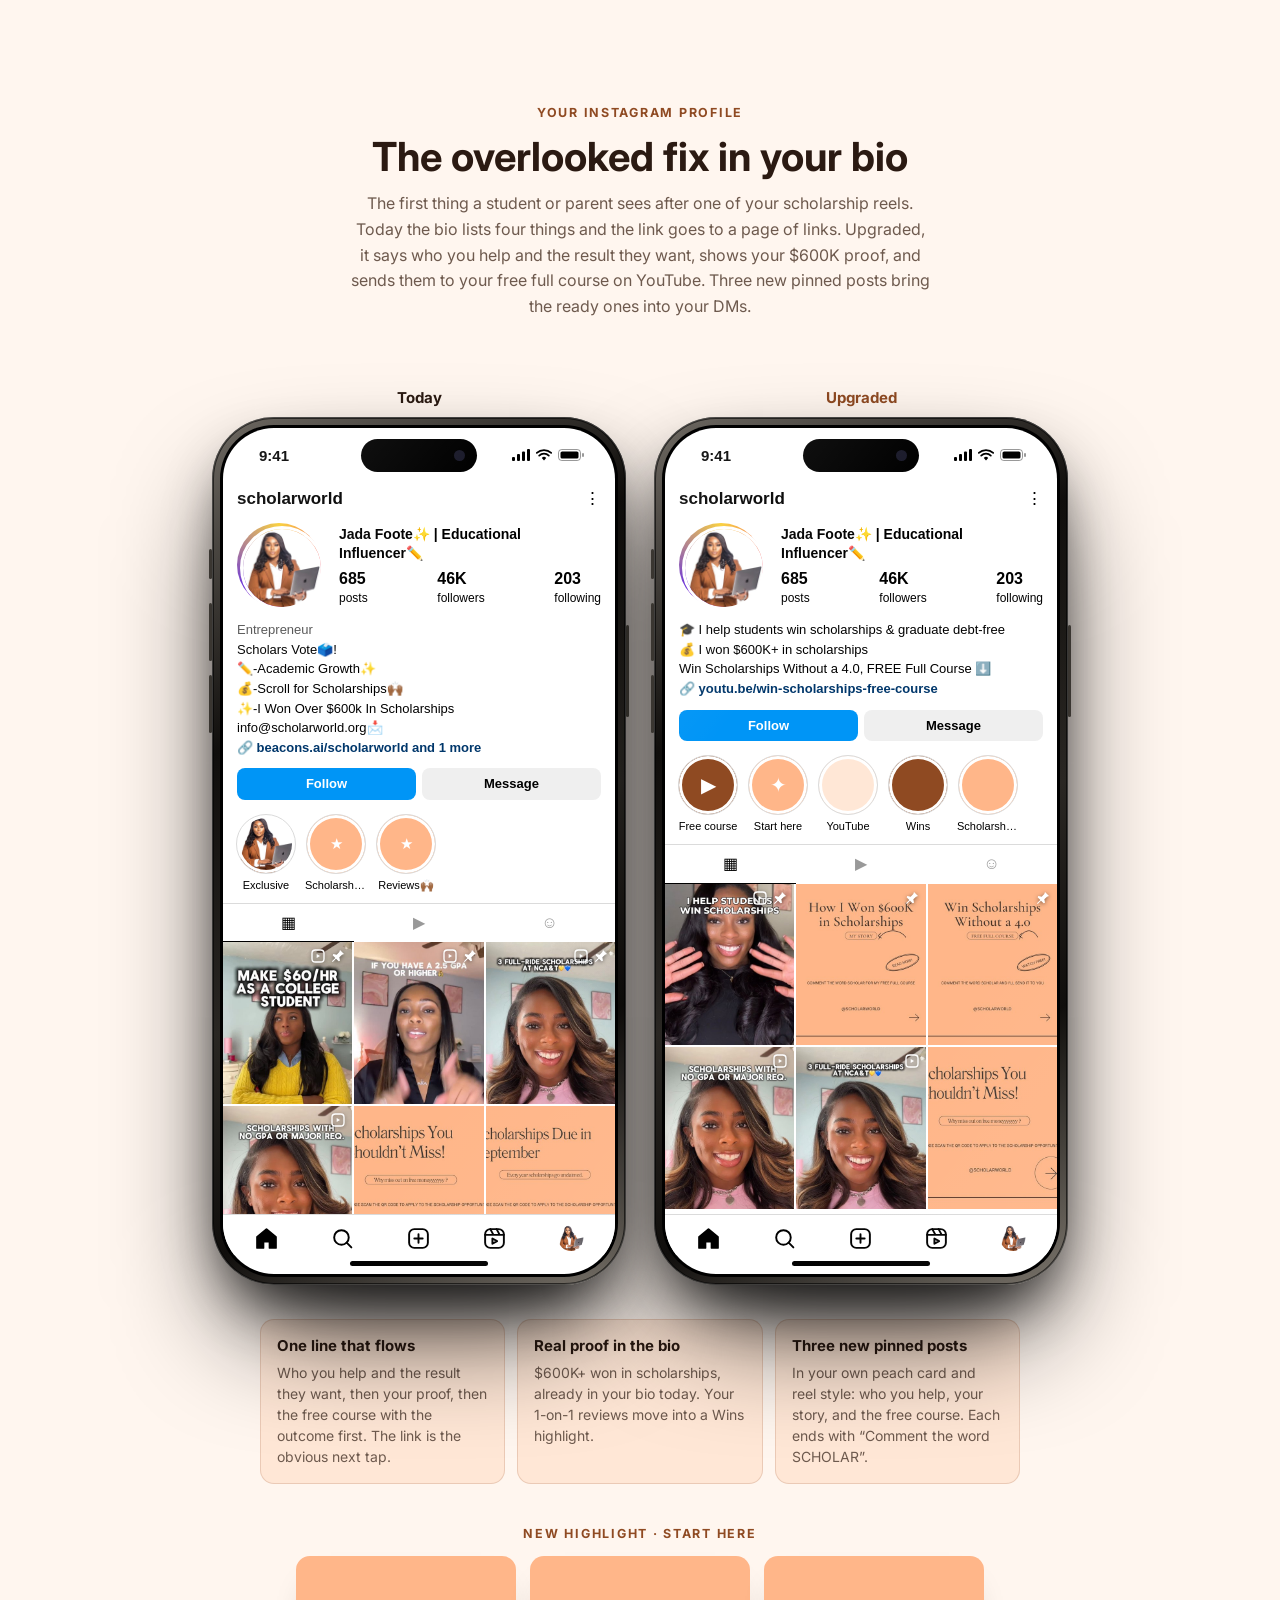
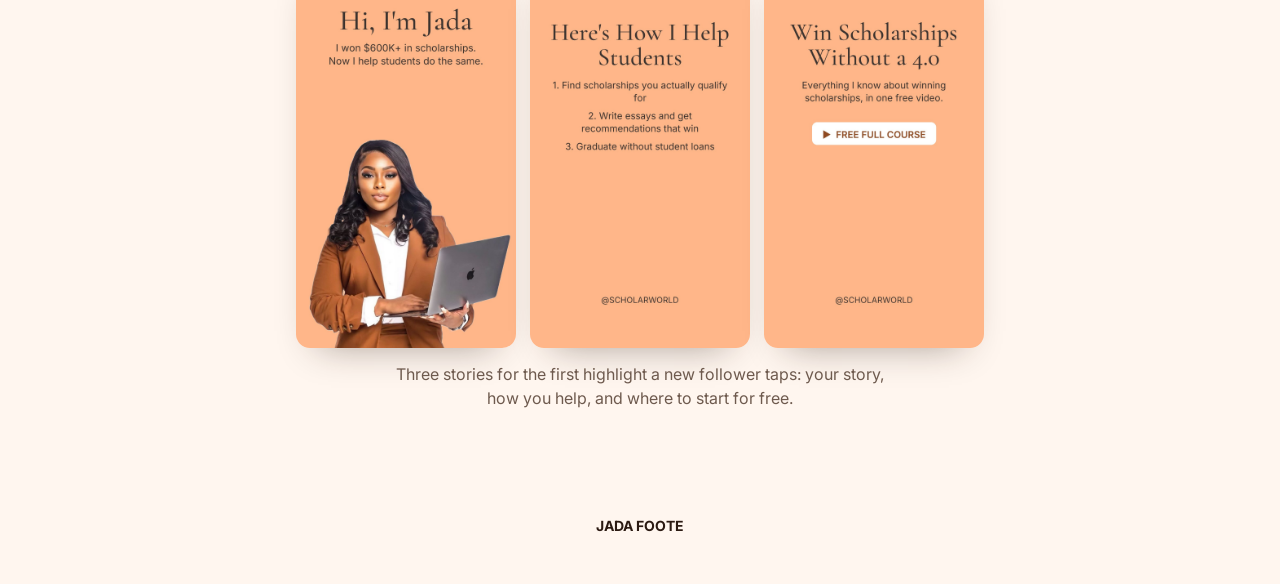
==== ig-profile/index.html @ 100409d5 "Jada Foote pitch site Co-Authored-By: Claude Opus 5.5 <noreply@anthropic.com>" ====
<!doctype html>
<html lang="en">
<head>
  <meta charset="utf-8" />
  <meta name="viewport" content="width=device-width, initial-scale=1" />
  <title>Instagram profile &middot; Jada Foote</title>
  <meta name="robots" content="noindex" />
  <link rel="icon" href="../assets/img/favicon.png" type="image/png" />
  <link rel="preconnect" href="https://fonts.googleapis.com" /><link href="https://fonts.googleapis.com/css2?family=Inter:wght@400;600;700&display=swap" rel="stylesheet" />
  <style>@font-face{font-family:"SF Pro Display Bold";src:url("https://framerusercontent.com/assets/e2xSj9IcJ8dsIvELAZDx3LfWno.woff2");font-display:swap;font-weight:700}</style>
  <link rel="stylesheet" href="../assets/phone-prof.css" />
  <style>
  html,body{background:#fff6ef;color:#2b1a12;margin:0}
  .sa__intro{text-align:center;padding:44px 16px 12px}
  .eyebrow{color:#8f4a22;font:700 .78rem/1 Inter,sans-serif;letter-spacing:.14em;text-transform:uppercase;margin:0}
  .sa__title{font:700 clamp(28px,5vw,40px)/1.1 "SF Pro Display Bold",Inter,sans-serif;margin:.4em 0 .3em;color:#2b1a12}
  .sa__note{color:#6e5a4e;max-width:580px;margin:0 auto 14px;font:400 16px/1.6 Inter,sans-serif}
  .ads2{display:flex;flex-wrap:wrap;justify-content:center;gap:28px}.ads2>div{min-width:0}
  .adlab{text-align:center;font:700 15px/1 Inter,sans-serif;color:#2b1a12;margin:0 0 12px}.adlab.new{color:#8f4a22}
  .why{max-width:760px;margin:34px auto 0;padding:0 16px;display:grid;grid-template-columns:repeat(3,minmax(0,1fr));gap:12px}
  .why div{background:#ffe7d6;border:1px solid rgba(143,74,34,.18);border-radius:14px;padding:16px}
  .why b{display:block;font:700 15px/1.3 "SF Pro Display Bold",Inter,sans-serif;margin-bottom:6px}.why span{font:400 14px/1.5 Inter,sans-serif;color:#6e5a4e}
  @media(max-width:700px){.why{grid-template-columns:1fr}}
  .brandfoot{text-align:center;padding:34px 16px 50px;color:#6e5a4e;font:400 14px Inter,sans-serif}.brandfoot b{color:#2b1a12}
  .hli i{font-size:18px}
  </style>
<style>
.feed--prof{overflow:hidden}.prof{font:13px/1.35 -apple-system,"Helvetica Neue",Arial,sans-serif;color:#000;background:#fff}
.ptop{display:flex;justify-content:space-between;padding:6px 14px 8px;font-size:17px}.ptop b{font-weight:700}
.phead{display:flex;align-items:center;gap:18px;padding:4px 14px}.pav{width:78px;height:78px;border-radius:50%;padding:3px;background:conic-gradient(#f9ce34,#ee2a7b,#6228d7,#f9ce34);flex:none}
.pav img{width:100%;height:100%;border-radius:50%;object-fit:cover;border:3px solid #fff}
.pright{flex:1;min-width:0;display:flex;flex-direction:column;gap:6px}.pname{font-size:14px}.pstats{display:flex;justify-content:space-between}.pstats span{align-items:flex-start!important}.pstats span{display:flex;flex-direction:column;align-items:center;font-size:12px}.pstats b{font-size:16px}
.pbio{padding:8px 14px 0}.pbio p{margin:2px 0}.pcat{color:#555}.plink{color:#00376b;font-weight:600;word-break:break-all}
.pbtn{display:flex;gap:6px;padding:10px 14px}.pbtn span{flex:1;text-align:center;background:#efefef;border-radius:8px;padding:7px 0;font-weight:600}.pbtn .fol{background:#0095f6;color:#fff}
.hl{display:flex;gap:12px;padding:4px 14px 10px;overflow:hidden}.hli{display:flex;flex-direction:column;align-items:center;gap:4px;width:58px;flex:none}
.hli i{width:58px;height:58px;border-radius:50%;border:1px solid #dbdbdb;box-shadow:inset 0 0 0 3px #fff;display:flex;align-items:center;justify-content:center;color:#fff;font-style:normal;font-size:20px}
.hli b{font-weight:400;font-size:11px;white-space:nowrap;overflow:hidden;text-overflow:ellipsis;max-width:62px}
.ptabs{display:flex;border-top:1px solid #dbdbdb}.ptabs span{flex:1;text-align:center;padding:8px 0;color:#999;font-size:16px}.ptabs .on{color:#000;border-bottom:1px solid #000}
.grid3{display:grid;grid-template-columns:repeat(3,1fr);gap:2px}.gc{position:relative;aspect-ratio:4/5;overflow:hidden;background:#eee}.gc img{width:100%;height:100%;object-fit:cover;display:block}
.gc .pin,.gc .rl{position:absolute;top:6px;right:6px;width:16px;height:16px;filter:drop-shadow(0 1px 2px rgba(0,0,0,.5))}.gc .rl{right:6px}.gc .pin+.rl{right:26px}
</style>
<style>.sh{max-width:900px;margin:44px auto 0;padding:0 20px;text-align:center}.sh__row{display:flex;gap:14px;justify-content:center;margin:16px 0 14px}.sh__row img{width:min(30%,220px);aspect-ratio:9/16;object-fit:cover;border-radius:14px;box-shadow:0 18px 36px -22px rgba(43,26,18,.45)}.sh__note{font-family:Inter,sans-serif;color:var(--muted,#6e5a4e);max-width:520px;margin:0 auto;line-height:1.55}</style>
</head>
<body>
  <main class="page">
    <section class="sa">
      <div class="sa__intro">
        <p class="eyebrow">Your Instagram profile</p>
        <h1 class="sa__title">The overlooked fix in your bio</h1>
        <p class="sa__note">The first thing a student or parent sees after one of your scholarship reels. Today the bio lists four things and the link goes to a page of links. Upgraded, it says who you help and the result they want, shows your $600K proof, and sends them to your free full course on YouTube. Three new pinned posts bring the ready ones into your DMs.</p>
      </div>
      <div class="stage"><div class="ads2">
        <div class="adcol"><p class="adlab">Today</p><div class="phone-wrap" id="pf1"><div class="iphone"><span class="btn-side l" style="top:132px;height:30px"></span><span class="btn-side l" style="top:186px;height:58px"></span><span class="btn-side l" style="top:258px;height:58px"></span><span class="btn-side r" style="top:208px;height:92px"></span><div class="screen"><div class="status"><span>9:41</span><span class="island"></span><span class="ic"><svg viewBox="0 0 18 12"><rect x="0" y="8" width="3" height="4" rx="1" fill="#000"/><rect x="5" y="5" width="3" height="7" rx="1" fill="#000"/><rect x="10" y="2.5" width="3" height="9.5" rx="1" fill="#000"/><rect x="15" y="0" width="3" height="12" rx="1" fill="#000"/></svg><svg viewBox="0 0 16 12"><path d="M8 11.5l2.2-2.6a3.2 3.2 0 0 0-4.4 0z" fill="#000"/><path d="M3.2 6.6a6.8 6.8 0 0 1 9.6 0" stroke="#000" stroke-width="1.8" fill="none" stroke-linecap="round"/><path d="M.8 3.9a10.5 10.5 0 0 1 14.4 0" stroke="#000" stroke-width="1.8" fill="none" stroke-linecap="round"/></svg><svg viewBox="0 0 27 12"><rect x=".5" y=".5" width="22" height="11" rx="3.2" fill="none" stroke="#000" opacity=".4"/><rect x="2.5" y="2.5" width="18" height="7" rx="1.6" fill="#000"/><rect x="24" y="4" width="2" height="4" rx="1" fill="#000" opacity=".4"/></svg></span></div>
              <div class="feed feed--prof"><div class="prof">
  <div class="ptop"><b>scholarworld</b><span>&#8942;</span></div>
  <div class="phead"><span class="pav"><img src="../assets/img/profile/pfp.jpg" alt=""></span>
    <div class="pright"><b class="pname">Jada Foote&#10024; | Educational Influencer&#9999;&#65039;</b><div class="pstats"><span><b>685</b>posts</span><span><b>46K</b>followers</span><span><b>203</b>following</span></div></div></div>
  <div class="pbio"><p class="pcat">Entrepreneur</p><p>Scholars Vote&#128499;&#65039;!</p><p>&#9999;&#65039;-Academic Growth&#10024;</p><p>&#128176;-Scroll for Scholarships&#128588;&#127998;</p><p>&#10024;-I Won Over $600k In Scholarships</p><p>info@scholarworld.org&#128233;</p><p class="plink">&#128279; beacons.ai/scholarworld and 1 more</p></div>
  <div class="pbtn"><span class="fol">Follow</span><span>Message</span></div>
  <div class="hl"><span class="hli"><i style="background:url(../assets/img/profile/pfp.jpg) center/cover"></i><b>Exclusive</b></span><span class="hli"><i style="background:#FFB689;font-size:15px">&#9733;</i><b>Scholarships&hellip;</b></span><span class="hli"><i style="background:#FFB689;font-size:15px">&#9733;</i><b>Reviews&#128588;&#127998;</b></span></div>
  <div class="ptabs"><span class="on">&#9638;</span><span>&#9654;</span><span>&#9786;</span></div>
  <div class="grid3"><span class="gc"><svg class="pin" viewBox="0 0 24 24"><path d="M15 3l6 6-3 1-4 4 1 5-2 1-4-4-5 5-1-1 5-5-4-4 1-2 5 1 4-4z" fill="#fff"/></svg><svg class="rl" viewBox="0 0 24 24"><rect x="3" y="3" width="18" height="18" rx="5" fill="none" stroke="#fff" stroke-width="2"/><path d="M10 9v6l5-3z" fill="#fff"/></svg><img src="../assets/img/profile/DWuk07wCpT2.jpg" alt=""></span><span class="gc"><svg class="pin" viewBox="0 0 24 24"><path d="M15 3l6 6-3 1-4 4 1 5-2 1-4-4-5 5-1-1 5-5-4-4 1-2 5 1 4-4z" fill="#fff"/></svg><svg class="rl" viewBox="0 0 24 24"><rect x="3" y="3" width="18" height="18" rx="5" fill="none" stroke="#fff" stroke-width="2"/><path d="M10 9v6l5-3z" fill="#fff"/></svg><img src="../assets/img/profile/DTOJbvDEWLQ.jpg" alt=""></span><span class="gc"><svg class="pin" viewBox="0 0 24 24"><path d="M15 3l6 6-3 1-4 4 1 5-2 1-4-4-5 5-1-1 5-5-4-4 1-2 5 1 4-4z" fill="#fff"/></svg><svg class="rl" viewBox="0 0 24 24"><rect x="3" y="3" width="18" height="18" rx="5" fill="none" stroke="#fff" stroke-width="2"/><path d="M10 9v6l5-3z" fill="#fff"/></svg><img src="../assets/img/profile/Dd4yQJhq-rk.jpg" alt=""></span><span class="gc"><svg class="rl" viewBox="0 0 24 24"><rect x="3" y="3" width="18" height="18" rx="5" fill="none" stroke="#fff" stroke-width="2"/><path d="M10 9v6l5-3z" fill="#fff"/></svg><img src="../assets/img/profile/Dd2apmbqW1s.jpg" alt=""></span><span class="gc"><img src="../assets/img/profile/DdXU5o2mB7W.jpg" alt=""></span><span class="gc"><img src="../assets/img/profile/DcTfUYXFsJc.jpg" alt=""></span></div>
</div></div><div class="tabbar"><svg viewBox="0 0 24 24"><path d="M3 10.5L12 3l9 7.5V21h-6v-6H9v6H3z" fill="#000"/></svg><svg viewBox="0 0 24 24"><circle cx="11" cy="11" r="7"/><path d="M20.5 20.5l-4.5-4.5"/></svg><svg viewBox="0 0 24 24"><rect x="3" y="3" width="18" height="18" rx="5"/><path d="M12 8v8M8 12h8"/></svg><svg viewBox="0 0 24 24"><rect x="3" y="3" width="18" height="18" rx="5"/><path d="M3 8.5h18M8 3l3 5.5M14 3l3 5.5M10 12v5l4.5-2.5z"/></svg><img class="me" src="../assets/img/profile/pfp.jpg" alt="" /></div>
              <div class="homebar"></div></div></div></div></div>
        <div class="adcol"><p class="adlab new">Upgraded</p><div class="phone-wrap" id="pf2"><div class="iphone"><span class="btn-side l" style="top:132px;height:30px"></span><span class="btn-side l" style="top:186px;height:58px"></span><span class="btn-side l" style="top:258px;height:58px"></span><span class="btn-side r" style="top:208px;height:92px"></span><div class="screen"><div class="status"><span>9:41</span><span class="island"></span><span class="ic"><svg viewBox="0 0 18 12"><rect x="0" y="8" width="3" height="4" rx="1" fill="#000"/><rect x="5" y="5" width="3" height="7" rx="1" fill="#000"/><rect x="10" y="2.5" width="3" height="9.5" rx="1" fill="#000"/><rect x="15" y="0" width="3" height="12" rx="1" fill="#000"/></svg><svg viewBox="0 0 16 12"><path d="M8 11.5l2.2-2.6a3.2 3.2 0 0 0-4.4 0z" fill="#000"/><path d="M3.2 6.6a6.8 6.8 0 0 1 9.6 0" stroke="#000" stroke-width="1.8" fill="none" stroke-linecap="round"/><path d="M.8 3.9a10.5 10.5 0 0 1 14.4 0" stroke="#000" stroke-width="1.8" fill="none" stroke-linecap="round"/></svg><svg viewBox="0 0 27 12"><rect x=".5" y=".5" width="22" height="11" rx="3.2" fill="none" stroke="#000" opacity=".4"/><rect x="2.5" y="2.5" width="18" height="7" rx="1.6" fill="#000"/><rect x="24" y="4" width="2" height="4" rx="1" fill="#000" opacity=".4"/></svg></span></div>
              <div class="feed feed--prof"><div class="prof">
  <div class="ptop"><b>scholarworld</b><span>&#8942;</span></div>
  <div class="phead"><span class="pav"><img src="../assets/img/profile/pfp.jpg" alt=""></span>
    <div class="pright"><b class="pname">Jada Foote&#10024; | Educational Influencer&#9999;&#65039;</b><div class="pstats"><span><b>685</b>posts</span><span><b>46K</b>followers</span><span><b>203</b>following</span></div></div></div>
  <div class="pbio"><p>&#127891; I help students win scholarships &amp; graduate debt-free</p><p>&#128176; I won $600K+ in scholarships</p><p>Win Scholarships Without a 4.0, FREE Full Course &#11015;&#65039;</p><p class="plink">&#128279; youtu.be/win-scholarships-free-course</p></div>
  <div class="pbtn"><span class="fol">Follow</span><span>Message</span></div>
  <div class="hl"><span class="hli"><i style="background:#8f4a22">&#9654;</i><b>Free course</b></span><span class="hli"><i style="background:#FFB689">&#10022;</i><b>Start here</b></span><span class="hli"><i style="background:#ffe7d6"></i><b>YouTube</b></span><span class="hli"><i style="background:#8f4a22"></i><b>Wins</b></span><span class="hli"><i style="background:#FFB689"></i><b>Scholarships</b></span></div>
  <div class="ptabs"><span class="on">&#9638;</span><span>&#9654;</span><span>&#9786;</span></div>
  <div class="grid3"><span class="gc"><svg class="pin" viewBox="0 0 24 24"><path d="M15 3l6 6-3 1-4 4 1 5-2 1-4-4-5 5-1-1 5-5-4-4 1-2 5 1 4-4z" fill="#fff"/></svg><svg class="rl" viewBox="0 0 24 24"><rect x="3" y="3" width="18" height="18" rx="5" fill="none" stroke="#fff" stroke-width="2"/><path d="M10 9v6l5-3z" fill="#fff"/></svg><img src="../assets/img/profile/g-pin-1.jpg" alt=""></span><span class="gc"><svg class="pin" viewBox="0 0 24 24"><path d="M15 3l6 6-3 1-4 4 1 5-2 1-4-4-5 5-1-1 5-5-4-4 1-2 5 1 4-4z" fill="#fff"/></svg><img src="../assets/img/profile/g-pin-2.jpg" alt=""></span><span class="gc"><svg class="pin" viewBox="0 0 24 24"><path d="M15 3l6 6-3 1-4 4 1 5-2 1-4-4-5 5-1-1 5-5-4-4 1-2 5 1 4-4z" fill="#fff"/></svg><img src="../assets/img/profile/g-pin-3.jpg" alt=""></span><span class="gc"><svg class="rl" viewBox="0 0 24 24"><rect x="3" y="3" width="18" height="18" rx="5" fill="none" stroke="#fff" stroke-width="2"/><path d="M10 9v6l5-3z" fill="#fff"/></svg><img src="../assets/img/profile/Dd2apmbqW1s.jpg" alt=""></span><span class="gc"><svg class="rl" viewBox="0 0 24 24"><rect x="3" y="3" width="18" height="18" rx="5" fill="none" stroke="#fff" stroke-width="2"/><path d="M10 9v6l5-3z" fill="#fff"/></svg><img src="../assets/img/profile/Dd4yQJhq-rk.jpg" alt=""></span><span class="gc"><img src="../assets/img/profile/DdXU5o2mB7W.jpg" alt=""></span></div>
</div></div><div class="tabbar"><svg viewBox="0 0 24 24"><path d="M3 10.5L12 3l9 7.5V21h-6v-6H9v6H3z" fill="#000"/></svg><svg viewBox="0 0 24 24"><circle cx="11" cy="11" r="7"/><path d="M20.5 20.5l-4.5-4.5"/></svg><svg viewBox="0 0 24 24"><rect x="3" y="3" width="18" height="18" rx="5"/><path d="M12 8v8M8 12h8"/></svg><svg viewBox="0 0 24 24"><rect x="3" y="3" width="18" height="18" rx="5"/><path d="M3 8.5h18M8 3l3 5.5M14 3l3 5.5M10 12v5l4.5-2.5z"/></svg><img class="me" src="../assets/img/profile/pfp.jpg" alt="" /></div>
              <div class="homebar"></div></div></div></div></div>
      </div></div>
      <div class="why">
        <div><b>One line that flows</b><span>Who you help and the result they want, then your proof, then the free course with the outcome first. The link is the obvious next tap.</span></div>
        <div><b>Real proof in the bio</b><span>$600K+ won in scholarships, already in your bio today. Your 1-on-1 reviews move into a Wins highlight.</span></div>
        <div><b>Three new pinned posts</b><span>In your own peach card and reel style: who you help, your story, and the free course. Each ends with &ldquo;Comment the word SCHOLAR&rdquo;.</span></div>
      </div>
      <div class="sh">
        <p class="eyebrow">New highlight &middot; Start here</p>
        <div class="sh__row"><img src="../assets/img/profile/start-1.jpg" alt="Start here story 1"><img src="../assets/img/profile/start-2.jpg" alt="Start here story 2"><img src="../assets/img/profile/start-3.jpg" alt="Start here story 3"></div>
        <p class="sh__note">Three stories for the first highlight a new follower taps: your story, how you help, and where to start for free.</p>
      </div>
    </section>
  </main>
  <footer class="brandfoot"><b>JADA FOOTE</b></footer>
</body>
</html>
---- assets/phone-prof.css ----
/* In-feed phone mock (static ad + carousel). Shell per references/in-feed-phone-mock.md */
.sa { position: relative; overflow: hidden; padding: clamp(46px, 7vh, 84px) 0 clamp(56px, 8vh, 96px); }
.sa__glow { position: absolute; top: 0; left: 50%; transform: translateX(-50%); width: min(900px, 120vw); height: 520px; pointer-events: none;
  background: radial-gradient(50% 50% at 50% 50%, rgba(160, 120, 180, 0.2), transparent 70%); }
.sa__intro { position: relative; text-align: center; margin-bottom: clamp(30px, 5vh, 48px); padding: 0 20px; }
.sa__title { font-family: var(--display); font-weight: 500; font-size: clamp(1.9rem, 4vw, 2.6rem); line-height: 1.1; color: var(--ink); }
.stage { position: relative; display: grid; place-items: center; padding: 0 16px; }
.stage::after { content: ""; position: absolute; bottom: -18px; left: 50%; transform: translateX(-50%); width: 420px; max-width: 80vw; height: 60px; background: rgba(0,0,0,.7); filter: blur(28px); border-radius: 50%; z-index: -1; }
.phone-wrap { position: relative; }
.iphone { --w: 392px; --r: 62px; position: relative; width: var(--w); max-width: calc(100vw - 32px); aspect-ratio: 392 / 846; border-radius: var(--r); padding: 11px;
  background: linear-gradient(148deg, #6f6a63, #100e0c 30%, #2a2723 55%, #100e0c 75%, #7b756c);
  box-shadow: inset 0 0 0 1px rgba(255,255,255,.18), inset 0 0 0 2px rgba(0,0,0,.6), 0 60px 120px -30px rgba(0,0,0,.95), 0 30px 60px -20px rgba(0,0,0,.8); }
.iphone::before { content: ""; position: absolute; inset: 8px; border-radius: calc(var(--r) - 8px); background: #000; }
.iphone::after { content: ""; position: absolute; inset: 11px; border-radius: calc(var(--r) - 11px); z-index: 6; pointer-events: none; background: linear-gradient(128deg, rgba(255,255,255,.12), transparent 28%, transparent 70%, rgba(255,255,255,.05)); }
.btn-side { position: absolute; width: 3px; border-radius: 2px; background: #3a3631; }
.btn-side.l { left: -3px; } .btn-side.r { right: -3px; }
.screen { position: relative; z-index: 2; height: 100%; display: flex; flex-direction: column; border-radius: calc(var(--r) - 11px); overflow: hidden; background: #fff; color: #000;
  font-family: -apple-system, BlinkMacSystemFont, "SF Pro Text", "Helvetica Neue", Arial, sans-serif; font-size: 13px; }
.status { position: relative; height: 54px; flex: none; display: flex; align-items: center; justify-content: space-between; padding: 0 30px 0 36px; font-weight: 600; font-size: 15px; }
.island { position: absolute; left: 50%; top: 11px; transform: translateX(-50%); width: 116px; height: 33px; border-radius: 20px; background: #000; }
.island::after { content: ""; position: absolute; right: 12px; top: 11px; width: 11px; height: 11px; border-radius: 50%; background: #1a1a2a; }
.status svg { height: 12px; width: auto; }
.status .ic { display: flex; gap: 6px; align-items: center; }
.ig-top { flex: none; display: flex; align-items: center; justify-content: space-between; padding: 2px 14px 8px; }
.ig-logo { font-family: "Snell Roundhand", "Segoe Script", cursive; font-size: 30px; font-weight: 600; line-height: 1; }
.ig-top .ic { display: flex; gap: 18px; align-items: center; position: relative; }
.ig-top svg, .actions svg, .tabbar svg { width: 25px; height: 25px; fill: none; stroke: #000; stroke-width: 1.85; stroke-linecap: round; stroke-linejoin: round; }
.ig-badge { position: absolute; right: -7px; top: -6px; min-width: 18px; height: 18px; border-radius: 9px; background: #ff3040; color: #fff; font-size: 11px; font-weight: 700; display: grid; place-items: center; border: 2px solid #fff; }
.feed { flex: 1; overflow: hidden; }
.post-head { display: flex; align-items: center; gap: 10px; padding: 8px 12px; }
.avatar-ring { width: 36px; height: 36px; border-radius: 50%; padding: 2px; background: conic-gradient(from 200deg, #feda75, #fa7e1e, #d62976, #962fbf, #4f5bd5, #feda75); flex: none; }
.avatar-ring img { width: 100%; height: 100%; border-radius: 50%; border: 2px solid #fff; object-fit: cover; }
.who { flex: 1; line-height: 1.2; }
.who b { font-size: 13.5px; display: inline-flex; align-items: center; gap: 4px; }
.who small { display: block; color: #737373; font-size: 11.5px; }
.verified { width: 13px; height: 13px; }
.dots3 { font-weight: 700; letter-spacing: 1px; font-size: 16px; }
.post-media { position: relative; display: block; width: 100%; aspect-ratio: 1 / 1; background: #000; overflow: hidden; }
.post-media img { width: 100%; height: 100%; object-fit: cover; display: block; }
.cta-strip { display: flex; align-items: center; justify-content: space-between; padding: 11px 12px; background: #fafafa; border-bottom: .5px solid #dbdbdb; font-weight: 600; font-size: 14px; color: #000; text-decoration: none; }
.cta-strip i { width: 8px; height: 8px; border-right: 2px solid #000; border-bottom: 2px solid #000; transform: rotate(-45deg); }
.actions { position: relative; display: flex; align-items: center; gap: 14px; padding: 9px 12px 4px; }
.actions .spacer { flex: 1; }
.likes { padding: 2px 12px; font-weight: 600; font-size: 13.5px; }
.caption { padding: 2px 12px; font-size: 13.5px; line-height: 1.35; }
.caption .more { color: #737373; }
.comments, .stamp { padding: 3px 12px 0; color: #737373; font-size: 13px; }
.stamp { font-size: 11px; }
.tabbar { flex: none; display: flex; justify-content: space-around; align-items: center; padding: 10px 6px 4px; border-top: .5px solid #dbdbdb; background: #fff; }
.tabbar .me { width: 26px; height: 26px; border-radius: 50%; object-fit: cover; }
.homebar { flex: none; width: 138px; height: 5px; border-radius: 3px; background: #000; margin: 6px auto 8px; }
/* carousel inside the media slot */
.post-media--car { aspect-ratio: 4 / 5; }
.ctrack { display: flex; height: 100%; overflow-x: auto; scroll-snap-type: x mandatory; scrollbar-width: none; overscroll-behavior-x: contain; }
.ctrack::-webkit-scrollbar { display: none; }
.ctrack img { flex: 0 0 100%; width: 100%; height: 100%; object-fit: cover; scroll-snap-align: start; }
.cnav { position: absolute; top: 50%; transform: translateY(-50%); width: 26px; height: 26px; border-radius: 50%; border: 0; background: rgba(255,255,255,.85); display: grid; place-items: center; cursor: pointer; transition: opacity .2s; }
.cnav::before { content: ""; width: 7px; height: 7px; border-right: 2px solid #262626; border-bottom: 2px solid #262626; }
.cnav.prev { left: 8px; } .cnav.prev::before { transform: rotate(135deg); margin-left: 3px; }
.cnav.next { right: 8px; } .cnav.next::before { transform: rotate(-45deg); margin-right: 3px; }
.cnav[disabled] { opacity: 0; pointer-events: none; }
.ig-count { position: absolute; top: 12px; right: 12px; padding: 3px 9px; border-radius: 12px; background: rgba(0,0,0,.6); color: #fff; font-size: 12px; font-weight: 600; }
.cdots { position: absolute; left: 50%; top: 50%; transform: translate(-50%, -50%); display: flex; gap: 4px; }
.cdots span { width: 6px; height: 6px; border-radius: 50%; background: #c7c7c7; }
.cdots span.on { background: #0095f6; }
.hint { text-align: center; margin-top: 34px; color: var(--muted); font-size: .9rem; }
/* callout */
.callout { position: absolute; left: 100%; top: 64%; width: 230px; margin-left: 14px; pointer-events: none; transition: opacity .3s; }
.callout svg { width: 120px; height: 70px; overflow: visible; }
.callout .ln { fill: none; stroke: var(--ink); stroke-width: 2; stroke-linecap: round; stroke-dasharray: 200; stroke-dashoffset: 0; }
.bubble { display: inline-block; margin-top: 4px; padding: 10px 16px; border-radius: 14px; background: linear-gradient(120deg, var(--accent), #e04556); color: var(--accent-ink); font-family: var(--display); font-style: italic; font-size: 1.15rem; transform: rotate(-3deg); }
html.js .rv .ln { stroke-dashoffset: 200; transition: stroke-dashoffset .9s var(--ease) .35s; }
html.js .rv.is-in .ln { stroke-dashoffset: 0; }
.phone-wrap.swiped .callout { opacity: 0; }
@media (max-width: 980px) {
  .callout { position: static; margin: 22px auto 0; text-align: center; width: auto; }
  .callout svg { display: none; }
}
@media (max-width: 460px) { .iphone { --w: 320px; --r: 50px; } }
@media (prefers-reduced-motion: reduce) { html.js .rv .ln { transition: none; stroke-dashoffset: 0; } }

/* Urania: two phones side by side */
.stage .ads2{width:min(920px,calc(100vw - 32px));margin:0 auto;align-items:flex-start}
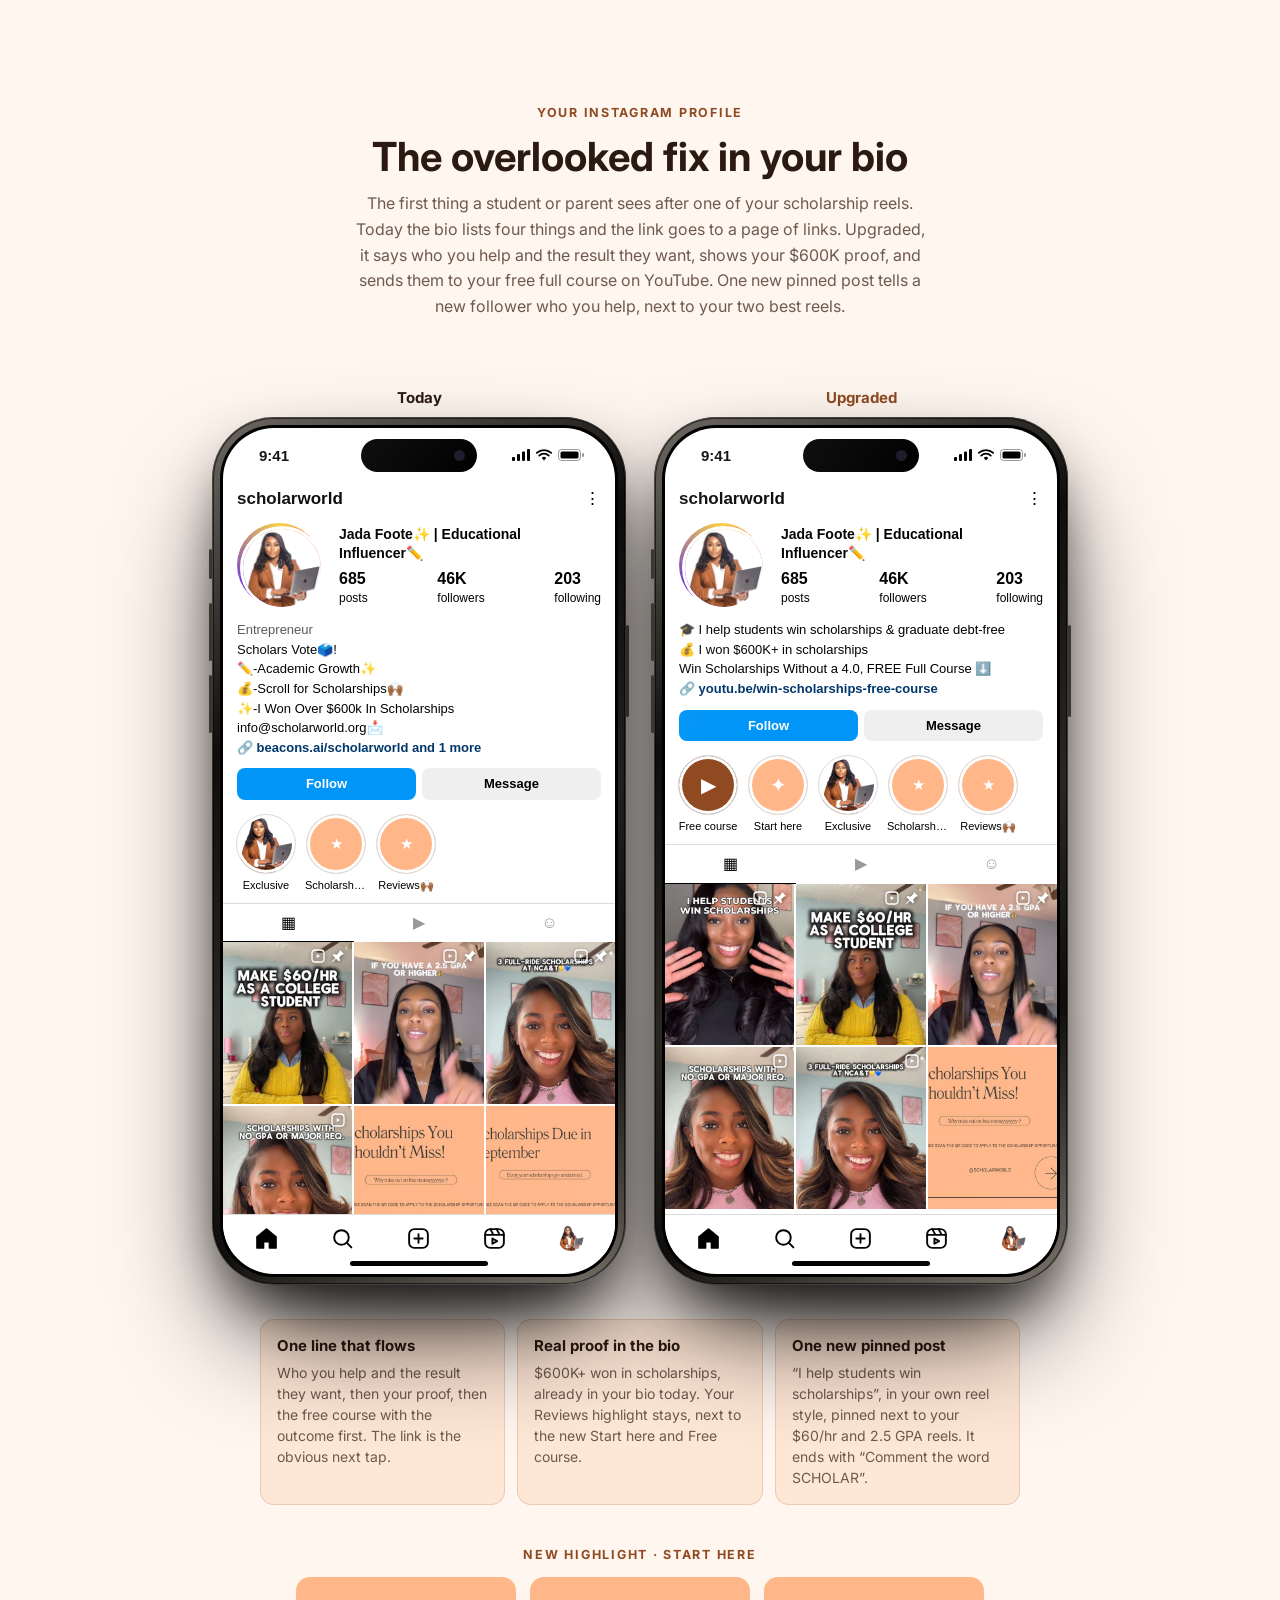
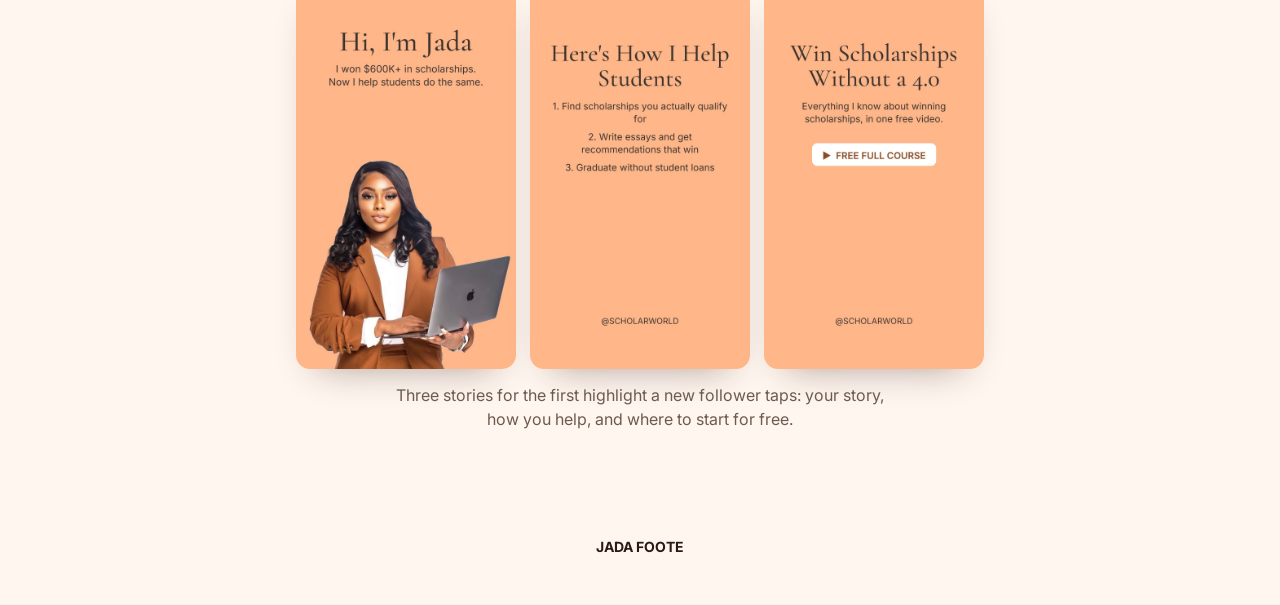
==== commit 35ca9f47: "Jada pitch: her highlights + Start here/Free course, one new pinned post, 'my students' rating Co-Au" ====
--- a/ig-profile/index.html
+++ b/ig-profile/index.html
@@ -47,7 +47,7 @@
       <div class="sa__intro">
         <p class="eyebrow">Your Instagram profile</p>
         <h1 class="sa__title">The overlooked fix in your bio</h1>
-        <p class="sa__note">The first thing a student or parent sees after one of your scholarship reels. Today the bio lists four things and the link goes to a page of links. Upgraded, it says who you help and the result they want, shows your $600K proof, and sends them to your free full course on YouTube. Three new pinned posts bring the ready ones into your DMs.</p>
+        <p class="sa__note">The first thing a student or parent sees after one of your scholarship reels. Today the bio lists four things and the link goes to a page of links. Upgraded, it says who you help and the result they want, shows your $600K proof, and sends them to your free full course on YouTube. One new pinned post tells a new follower who you help, next to your two best reels.</p>
       </div>
       <div class="stage"><div class="ads2">
         <div class="adcol"><p class="adlab">Today</p><div class="phone-wrap" id="pf1"><div class="iphone"><span class="btn-side l" style="top:132px;height:30px"></span><span class="btn-side l" style="top:186px;height:58px"></span><span class="btn-side l" style="top:258px;height:58px"></span><span class="btn-side r" style="top:208px;height:92px"></span><div class="screen"><div class="status"><span>9:41</span><span class="island"></span><span class="ic"><svg viewBox="0 0 18 12"><rect x="0" y="8" width="3" height="4" rx="1" fill="#000"/><rect x="5" y="5" width="3" height="7" rx="1" fill="#000"/><rect x="10" y="2.5" width="3" height="9.5" rx="1" fill="#000"/><rect x="15" y="0" width="3" height="12" rx="1" fill="#000"/></svg><svg viewBox="0 0 16 12"><path d="M8 11.5l2.2-2.6a3.2 3.2 0 0 0-4.4 0z" fill="#000"/><path d="M3.2 6.6a6.8 6.8 0 0 1 9.6 0" stroke="#000" stroke-width="1.8" fill="none" stroke-linecap="round"/><path d="M.8 3.9a10.5 10.5 0 0 1 14.4 0" stroke="#000" stroke-width="1.8" fill="none" stroke-linecap="round"/></svg><svg viewBox="0 0 27 12"><rect x=".5" y=".5" width="22" height="11" rx="3.2" fill="none" stroke="#000" opacity=".4"/><rect x="2.5" y="2.5" width="18" height="7" rx="1.6" fill="#000"/><rect x="24" y="4" width="2" height="4" rx="1" fill="#000" opacity=".4"/></svg></span></div>
@@ -69,16 +69,16 @@
     <div class="pright"><b class="pname">Jada Foote&#10024; | Educational Influencer&#9999;&#65039;</b><div class="pstats"><span><b>685</b>posts</span><span><b>46K</b>followers</span><span><b>203</b>following</span></div></div></div>
   <div class="pbio"><p>&#127891; I help students win scholarships &amp; graduate debt-free</p><p>&#128176; I won $600K+ in scholarships</p><p>Win Scholarships Without a 4.0, FREE Full Course &#11015;&#65039;</p><p class="plink">&#128279; youtu.be/win-scholarships-free-course</p></div>
   <div class="pbtn"><span class="fol">Follow</span><span>Message</span></div>
-  <div class="hl"><span class="hli"><i style="background:#8f4a22">&#9654;</i><b>Free course</b></span><span class="hli"><i style="background:#FFB689">&#10022;</i><b>Start here</b></span><span class="hli"><i style="background:#ffe7d6"></i><b>YouTube</b></span><span class="hli"><i style="background:#8f4a22"></i><b>Wins</b></span><span class="hli"><i style="background:#FFB689"></i><b>Scholarships</b></span></div>
+  <div class="hl"><span class="hli"><i style="background:#8f4a22">&#9654;</i><b>Free course</b></span><span class="hli"><i style="background:#FFB689">&#10022;</i><b>Start here</b></span><span class="hli"><i style="background:url(../assets/img/profile/pfp.jpg) center/cover"></i><b>Exclusive</b></span><span class="hli"><i style="background:#FFB689;font-size:15px">&#9733;</i><b>Scholarships&hellip;</b></span><span class="hli"><i style="background:#FFB689;font-size:15px">&#9733;</i><b>Reviews&#128588;&#127998;</b></span></div>
   <div class="ptabs"><span class="on">&#9638;</span><span>&#9654;</span><span>&#9786;</span></div>
-  <div class="grid3"><span class="gc"><svg class="pin" viewBox="0 0 24 24"><path d="M15 3l6 6-3 1-4 4 1 5-2 1-4-4-5 5-1-1 5-5-4-4 1-2 5 1 4-4z" fill="#fff"/></svg><svg class="rl" viewBox="0 0 24 24"><rect x="3" y="3" width="18" height="18" rx="5" fill="none" stroke="#fff" stroke-width="2"/><path d="M10 9v6l5-3z" fill="#fff"/></svg><img src="../assets/img/profile/g-pin-1.jpg" alt=""></span><span class="gc"><svg class="pin" viewBox="0 0 24 24"><path d="M15 3l6 6-3 1-4 4 1 5-2 1-4-4-5 5-1-1 5-5-4-4 1-2 5 1 4-4z" fill="#fff"/></svg><img src="../assets/img/profile/g-pin-2.jpg" alt=""></span><span class="gc"><svg class="pin" viewBox="0 0 24 24"><path d="M15 3l6 6-3 1-4 4 1 5-2 1-4-4-5 5-1-1 5-5-4-4 1-2 5 1 4-4z" fill="#fff"/></svg><img src="../assets/img/profile/g-pin-3.jpg" alt=""></span><span class="gc"><svg class="rl" viewBox="0 0 24 24"><rect x="3" y="3" width="18" height="18" rx="5" fill="none" stroke="#fff" stroke-width="2"/><path d="M10 9v6l5-3z" fill="#fff"/></svg><img src="../assets/img/profile/Dd2apmbqW1s.jpg" alt=""></span><span class="gc"><svg class="rl" viewBox="0 0 24 24"><rect x="3" y="3" width="18" height="18" rx="5" fill="none" stroke="#fff" stroke-width="2"/><path d="M10 9v6l5-3z" fill="#fff"/></svg><img src="../assets/img/profile/Dd4yQJhq-rk.jpg" alt=""></span><span class="gc"><img src="../assets/img/profile/DdXU5o2mB7W.jpg" alt=""></span></div>
+  <div class="grid3"><span class="gc"><svg class="pin" viewBox="0 0 24 24"><path d="M15 3l6 6-3 1-4 4 1 5-2 1-4-4-5 5-1-1 5-5-4-4 1-2 5 1 4-4z" fill="#fff"/></svg><svg class="rl" viewBox="0 0 24 24"><rect x="3" y="3" width="18" height="18" rx="5" fill="none" stroke="#fff" stroke-width="2"/><path d="M10 9v6l5-3z" fill="#fff"/></svg><img src="../assets/img/profile/g-pin-1.jpg?v=j2" alt=""></span><span class="gc"><svg class="pin" viewBox="0 0 24 24"><path d="M15 3l6 6-3 1-4 4 1 5-2 1-4-4-5 5-1-1 5-5-4-4 1-2 5 1 4-4z" fill="#fff"/></svg><svg class="rl" viewBox="0 0 24 24"><rect x="3" y="3" width="18" height="18" rx="5" fill="none" stroke="#fff" stroke-width="2"/><path d="M10 9v6l5-3z" fill="#fff"/></svg><img src="../assets/img/profile/DWuk07wCpT2.jpg?v=j2" alt=""></span><span class="gc"><svg class="pin" viewBox="0 0 24 24"><path d="M15 3l6 6-3 1-4 4 1 5-2 1-4-4-5 5-1-1 5-5-4-4 1-2 5 1 4-4z" fill="#fff"/></svg><svg class="rl" viewBox="0 0 24 24"><rect x="3" y="3" width="18" height="18" rx="5" fill="none" stroke="#fff" stroke-width="2"/><path d="M10 9v6l5-3z" fill="#fff"/></svg><img src="../assets/img/profile/DTOJbvDEWLQ.jpg?v=j2" alt=""></span><span class="gc"><svg class="rl" viewBox="0 0 24 24"><rect x="3" y="3" width="18" height="18" rx="5" fill="none" stroke="#fff" stroke-width="2"/><path d="M10 9v6l5-3z" fill="#fff"/></svg><img src="../assets/img/profile/Dd2apmbqW1s.jpg?v=j2" alt=""></span><span class="gc"><svg class="rl" viewBox="0 0 24 24"><rect x="3" y="3" width="18" height="18" rx="5" fill="none" stroke="#fff" stroke-width="2"/><path d="M10 9v6l5-3z" fill="#fff"/></svg><img src="../assets/img/profile/Dd4yQJhq-rk.jpg?v=j2" alt=""></span><span class="gc"><img src="../assets/img/profile/DdXU5o2mB7W.jpg?v=j2" alt=""></span></div>
 </div></div><div class="tabbar"><svg viewBox="0 0 24 24"><path d="M3 10.5L12 3l9 7.5V21h-6v-6H9v6H3z" fill="#000"/></svg><svg viewBox="0 0 24 24"><circle cx="11" cy="11" r="7"/><path d="M20.5 20.5l-4.5-4.5"/></svg><svg viewBox="0 0 24 24"><rect x="3" y="3" width="18" height="18" rx="5"/><path d="M12 8v8M8 12h8"/></svg><svg viewBox="0 0 24 24"><rect x="3" y="3" width="18" height="18" rx="5"/><path d="M3 8.5h18M8 3l3 5.5M14 3l3 5.5M10 12v5l4.5-2.5z"/></svg><img class="me" src="../assets/img/profile/pfp.jpg" alt="" /></div>
               <div class="homebar"></div></div></div></div></div>
       </div></div>
       <div class="why">
         <div><b>One line that flows</b><span>Who you help and the result they want, then your proof, then the free course with the outcome first. The link is the obvious next tap.</span></div>
-        <div><b>Real proof in the bio</b><span>$600K+ won in scholarships, already in your bio today. Your 1-on-1 reviews move into a Wins highlight.</span></div>
-        <div><b>Three new pinned posts</b><span>In your own peach card and reel style: who you help, your story, and the free course. Each ends with &ldquo;Comment the word SCHOLAR&rdquo;.</span></div>
+        <div><b>Real proof in the bio</b><span>$600K+ won in scholarships, already in your bio today. Your Reviews highlight stays, next to the new Start here and Free course.</span></div>
+        <div><b>One new pinned post</b><span>&ldquo;I help students win scholarships&rdquo;, in your own reel style, pinned next to your $60/hr and 2.5 GPA reels. It ends with &ldquo;Comment the word SCHOLAR&rdquo;.</span></div>
       </div>
       <div class="sh">
         <p class="eyebrow">New highlight &middot; Start here</p>
